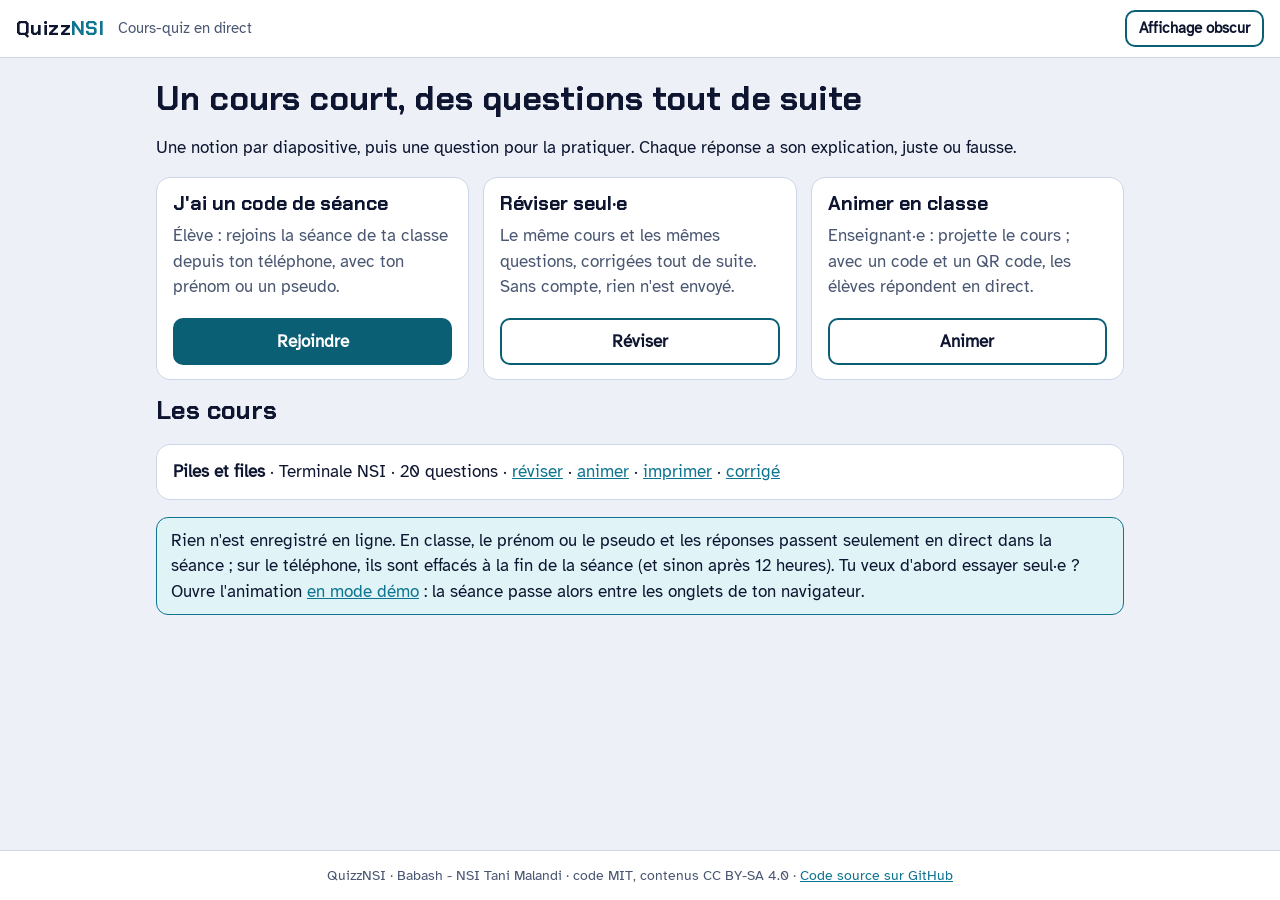
==== index.html @ 39266e16 "[T93d][atelier] Données : ce qui est dit correspond au code (réponses chiffrées pour la page projeté" ====
<!DOCTYPE html>
<html lang="fr">
<head>
<meta charset="utf-8">
<meta name="viewport" content="width=device-width, initial-scale=1">
<title>QuizzNSI · cours-quiz en direct</title>
<meta name="description" content="Des cours en diapositives avec des questions à choix, à suivre en classe, chacun·e depuis son téléphone, seul·e en révision, ou sur papier.">
<link rel="icon" href="favicon.svg" type="image/svg+xml">
<link rel="stylesheet" href="css/polices.css">
<link rel="stylesheet" href="css/quizz.css">
<script>try{var t=localStorage.getItem('quizz-nsi:theme');t=t&&JSON.parse(t);if(t==='light'||t==='dark')document.documentElement.dataset.theme=t}catch(e){}</script>
</head>
<body>
<a class="evitement" href="#contenu">Aller au contenu</a>
<header class="barre">
  <a class="marque" href="index.html">Quizz<b>NSI</b></a>
  <span class="titre-page">Cours-quiz en direct</span>
  <div class="actions"><button class="bouton petit" type="button" data-bascule-theme>Affichage obscur</button></div>
</header>
<main id="contenu" tabindex="-1" class="accueil">
  <h1>Un cours court, des questions tout de suite</h1>
  <p>Une notion par diapositive, puis une question pour la pratiquer. Chaque réponse a son explication, juste ou fausse.</p>
  <div class="chemins">
    <section class="cadre chemin">
      <h2>J'ai un code de séance</h2>
      <p>Élève : rejoins la séance de ta classe depuis ton téléphone, avec ton prénom ou un pseudo.</p>
      <a class="bouton fort" href="rejoindre.html">Rejoindre</a>
    </section>
    <section class="cadre chemin">
      <h2>Réviser seul·e</h2>
      <p>Le même cours et les mêmes questions, corrigées tout de suite. Sans compte, rien n'est envoyé.</p>
      <a class="bouton" href="revision.html?cours=piles-files">Réviser</a>
    </section>
    <section class="cadre chemin">
      <h2>Animer en classe</h2>
      <p>Enseignant·e : projette le cours ; avec un code et un QR code, les élèves répondent en direct.</p>
      <a class="bouton" href="animer.html?cours=piles-files">Animer</a>
    </section>
  </div>
  <h2>Les cours</h2>
  <ul class="cours-liste" id="cours"><li class="cadre"><strong>Piles et files</strong> · Terminale NSI · 20 questions ·
    <a href="revision.html?cours=piles-files">réviser</a> · <a href="animer.html?cours=piles-files">animer</a> · <a href="imprimer.html?cours=piles-files">imprimer</a> · <a href="imprimer.html?cours=piles-files&amp;corrige">corrigé</a></li></ul>
  <p class="info">Rien n'est enregistré en ligne. En classe, le prénom ou le pseudo et les réponses passent seulement en direct dans la séance ; sur le téléphone, ils sont effacés à la fin de la séance (et sinon après 12 heures). Tu veux d'abord essayer seul·e ? Ouvre l'animation <a href="animer.html?cours=piles-files&amp;demo">en mode démo</a> : la séance passe alors entre les onglets de ton navigateur.</p>
</main>
<footer class="pied">QuizzNSI · Babash - NSI Tani Malandi · code MIT, contenus CC BY-SA 4.0 · <a href="https://github.com/babash/QuizzNSI" rel="noopener">Code source sur GitHub</a></footer>
<script src="js/commun.js"></script>
<script>
(async function () {
  const Q = window.QuizzNSI; Q.theme();
  try {
    const r = await fetch('cours/catalogue.json', { cache: 'no-cache' }); if (!r.ok) return;
    const c = await r.json(); if (!c || !Array.isArray(c.cours) || !c.cours.length) return;
    document.getElementById('cours').innerHTML = c.cours.filter(x => /^[a-z0-9-]{1,60}$/.test(x.id)).map(x => {
      const id = encodeURIComponent(x.id);
      return '<li class="cadre"><strong>' + Q.echapper(x.titre) + '</strong> · ' + Q.echapper(x.niveau) + ' · ' + (x.questions | 0) + ' questions · '
        + '<a href="revision.html?cours=' + id + '">réviser</a> · <a href="animer.html?cours=' + id + '">animer</a> · <a href="imprimer.html?cours=' + id + '">imprimer</a> · <a href="imprimer.html?cours=' + id + '&amp;corrige">corrigé</a></li>';
    }).join('');
  } catch (e) { /* la liste écrite dans la page reste */ }
})();
</script>
</body>
</html>
---- css/polices.css ----
/* Polices intégrées (aucun appel à un autre site) : Chakra Petch (Cadson Demak), JetBrains Mono (JetBrains),
   Atkinson Hyperlegible (Braille Institute of America). Licence SIL Open Font License 1.1 : https://openfontlicense.org */
@font-face{font-family:'Chakra Petch';font-weight:700;font-display:swap;src:url([data-uri]) format('woff2')}@font-face{font-family:'JetBrains Mono';font-weight:400;font-display:swap;src:url([data-uri]) format('woff2')}@font-face{font-family:'JetBrains Mono';font-weight:700;font-display:swap;src:url([data-uri]) format('woff2')}@font-face{font-family:'Atkinson Hyperlegible';font-weight:400;font-display:swap;src:url([data-uri]) format('woff2')}
---- css/quizz.css ----
/* QuizzNSI : feuille de style (MIT, Babash - NSI Tani Malandi).
   Style du site Ressources NSI et SNT (« réseau la nuit »), clair ou obscur. Tout est local. */

:root {
  --bg: #EDF1F7; --panel: #FFFFFF; --panel-2: #F5F7FB; --ink: #0D1530; --ink-soft: #4A5772; --line: #CDD6E6;
  --accent: #0E7490; --accent-fond: #E0F4F8; --focus: #0A64E8; --bouton: #0B5F75; --bouton-ink: #FFFFFF;
  --ok: #166534; --ok-fond: #E8F6EC; --ko: #B91C1C; --ko-fond: #FDECEC; --neutre-fond: #EEF1F7;
  --f0: #DC2626; --f1: #2563EB; --f2: #B45309; --f3: #15803D;
  --code-bg: #F5F7FB; --c-mot: #6D28D9; --c-ch: #036148; --c-nb: #8A3B05; --c-com: #4B5563; --c-fn: #0B5A70; --c-nat: #86143F; --c-def: #1E40AF; --c-self: #7C2D12; --guide: #C5CEDD;
  --display: "Chakra Petch", "Bahnschrift", "Arial Narrow", system-ui, sans-serif;
  --text: "Atkinson Hyperlegible", system-ui, -apple-system, "Segoe UI", Roboto, sans-serif;
  --mono: "JetBrains Mono", ui-monospace, Menlo, Consolas, monospace;
  color-scheme: light;
}
@media (prefers-color-scheme: dark) {
  :root:not([data-theme="light"]) {
    --bg: #060A13; --panel: #0B1222; --panel-2: #0F182C; --ink: #E3EDFF; --ink-soft: #9DAAC6; --line: #22314F;
    --accent: #5EEAFF; --accent-fond: #0B2633; --focus: #5EEAFF; --bouton: #5EEAFF; --bouton-ink: #04121A;
    --ok: #4ADE80; --ok-fond: #0C2716; --ko: #FCA5A5; --ko-fond: #2A0F14; --neutre-fond: #141D33;
    --f0: #F87171; --f1: #60A5FA; --f2: #FBBF24; --f3: #4ADE80;
    --code-bg: #0F182C; --c-mot: #C4B5FD; --c-ch: #6EE7B7; --c-nb: #FCD34D; --c-com: #94A3B8; --c-fn: #67E8F9; --c-nat: #F9A8D4; --c-def: #93C5FD; --c-self: #FDBA74; --guide: #2A3A5C;
    color-scheme: dark;
  }
}
:root[data-theme="dark"] {
  --bg: #060A13; --panel: #0B1222; --panel-2: #0F182C; --ink: #E3EDFF; --ink-soft: #9DAAC6; --line: #22314F;
  --accent: #5EEAFF; --accent-fond: #0B2633; --focus: #5EEAFF; --bouton: #5EEAFF; --bouton-ink: #04121A;
  --ok: #4ADE80; --ok-fond: #0C2716; --ko: #FCA5A5; --ko-fond: #2A0F14; --neutre-fond: #141D33;
  --f0: #F87171; --f1: #60A5FA; --f2: #FBBF24; --f3: #4ADE80;
  --code-bg: #0F182C; --c-mot: #C4B5FD; --c-ch: #6EE7B7; --c-nb: #FCD34D; --c-com: #94A3B8; --c-fn: #67E8F9; --c-nat: #F9A8D4; --c-def: #93C5FD; --c-self: #FDBA74; --guide: #2A3A5C;
  color-scheme: dark;
}

*, *::before, *::after { box-sizing: border-box; }
html { -webkit-text-size-adjust: 100%; }
body { margin: 0; background: var(--bg); color: var(--ink); font-family: var(--text); font-size: 17px; line-height: 1.5; min-height: 100vh; display: flex; flex-direction: column; }
main { flex: 1; width: 100%; }
a { color: var(--accent); }
h1, h2, h3 { font-family: var(--display); line-height: 1.2; margin: 0 0 .5em; }
p { margin: 0 0 .6em; }
code, pre, kbd { font-variant-ligatures: none; font-feature-settings: "liga" 0, "calt" 0; }
code { font-family: var(--mono); font-size: .92em; background: var(--code-bg); border: 1px solid var(--line); border-radius: 5px; padding: 0 .25em; overflow-wrap: anywhere; }
:focus-visible { outline: 3px solid var(--focus); outline-offset: 2px; }
.visuel-cache { position: absolute !important; width: 1px; height: 1px; overflow: hidden; clip: rect(0 0 0 0); white-space: nowrap; }
[hidden] { display: none !important; }
.evitement { position: absolute; left: 8px; top: -60px; z-index: 50; background: var(--bouton); color: var(--bouton-ink); padding: 8px 14px; border-radius: 8px; font-weight: 700; }
.evitement:focus { top: 8px; }
main:focus { outline: none; }

/* ── Barre du haut et pied de page ─────────── */
.barre { display: flex; flex-wrap: wrap; align-items: center; gap: 8px 14px; padding: 10px 16px; background: var(--panel); border-bottom: 1px solid var(--line); }
.marque { font-family: var(--display); font-weight: 700; font-size: 20px; color: var(--ink); text-decoration: none; letter-spacing: .02em; }
.marque b { color: var(--accent); }
.barre .titre-page { color: var(--ink-soft); font-size: 15px; }
.barre .actions { margin-left: auto; display: flex; flex-wrap: wrap; gap: 8px; align-items: center; }
.pied { padding: 14px 16px; font-size: 14px; color: var(--ink-soft); text-align: center; border-top: 1px solid var(--line); background: var(--panel); }

/* ── Boutons ──────────────────────────────── */
.bouton { font: inherit; font-weight: 700; cursor: pointer; border: 2px solid var(--bouton); background: var(--panel); color: var(--ink); border-radius: 10px; padding: 9px 16px; min-height: 44px; text-decoration: none; display: inline-flex; align-items: center; justify-content: center; gap: 6px; }
.bouton.fort { background: var(--bouton); color: var(--bouton-ink); }
.bouton.petit { padding: 5px 12px; min-height: 36px; font-size: 15px; }
.bouton:disabled { color: var(--ink-soft); border-color: var(--line); background: var(--panel-2); cursor: not-allowed; }
.bouton:hover:not(:disabled) { filter: brightness(1.08); }

/* ── Cadres, alertes ──────────────────────── */
.cadre { background: var(--panel); border: 1px solid var(--line); border-radius: 14px; padding: 14px 16px; }
.alerte { background: var(--ko-fond); border: 2px solid var(--ko); border-radius: 12px; padding: 12px 16px; }
.info { background: var(--accent-fond); border: 1px solid var(--accent); border-radius: 12px; padding: 10px 14px; }

/* ── Code ─────────────────────────────────── */
pre.code { font-family: var(--mono); font-size: .88em; line-height: 1.55; background: var(--code-bg); border: 1px solid var(--line); border-radius: 10px; padding: 10px 12px; margin: .4em 0 .8em; overflow-x: auto; tab-size: 4; }
pre.code code { background: none; border: 0; padding: 0; font-size: 1em; overflow-wrap: normal; }
pre.code .ligne { display: block; white-space: pre; }
pre.code .num { display: inline-block; width: 2ch; margin-right: 1.2ch; color: var(--c-com); text-align: right; user-select: none; }
pre.code .guide { border-left: 1px solid var(--guide); }
.c-mot { color: var(--c-mot); font-weight: 700; } .c-ch { color: var(--c-ch); } .c-nb { color: var(--c-nb); } .c-com { color: var(--c-com); font-style: italic; }
.c-fn { color: var(--c-fn); } .c-nat { color: var(--c-nat); } .c-def { color: var(--c-def); font-weight: 700; } .c-self { color: var(--c-self); }

/* ── Formes des options (A ▲, B ◆, C ●, D ■) ── */
.forme { width: 1.15em; height: 1.15em; flex: none; }
.forme.f0 { fill: var(--f0); } .forme.f1 { fill: var(--f1); } .forme.f2 { fill: var(--f2); } .forme.f3 { fill: var(--f3); }
.pastille { display: inline-flex; align-items: center; gap: .3em; flex: none; font-family: var(--display); font-size: 1.15em; }
.pastille b { min-width: 1ch; }

/* ── Schémas ──────────────────────────────── */
.schema { margin: .2em 0 .8em; text-align: center; }
.schema figcaption { font-size: .9em; color: var(--ink-soft); margin-top: .3em; }
.schema-svg { max-width: 100%; height: auto; max-height: 15em; }
.schema-svg .case { fill: var(--panel); stroke: var(--ink-soft); stroke-width: 1.5; }
.schema-svg .case.sommet { fill: var(--accent-fond); stroke: var(--accent); stroke-width: 2.5; }
.schema-svg .case.barre { fill: var(--ko-fond); stroke: var(--ko); stroke-dasharray: 5 3; }
.schema-svg .bac { fill: none; stroke: var(--ink-soft); stroke-width: 3; stroke-linecap: round; stroke-linejoin: round; }
.schema-svg .trait { stroke: var(--ink-soft); stroke-width: 2; }
.schema-svg .pointe { fill: var(--ink-soft); }
.schema-svg text { fill: var(--ink); font-family: var(--text); font-size: 16px; }
.schema-svg text.val { font-family: var(--mono); font-size: 15px; }
.schema-svg text.etiq { font-weight: 700; fill: var(--accent); }
.schema-svg text.muet { fill: var(--ink-soft); }
.schema-svg text.petit { font-size: 13px; }
.schema-svg text.grand { font-size: 21px; }
.etapes { display: flex; flex-wrap: wrap; justify-content: center; gap: 10px 16px; list-style: none; padding: 0; margin: 0; counter-reset: etape; }
.etapes li { display: flex; flex-direction: column; align-items: center; gap: 4px; max-width: 46%; }
.etapes li > div { display: flex; align-items: flex-end; min-height: 4em; }
.etapes .schema-svg { max-height: 9em; }
.schema-etapes .schema-file .schema-svg, .etapes li .schema-svg[aria-label^="File"] { max-height: 4.2em; }
.etapes code { font-size: .78em; }
.deux-piles { display: flex; align-items: flex-end; justify-content: center; gap: 8px; flex-wrap: wrap; }
.deux-piles figure { margin: 0; display: flex; flex-direction: column; align-items: center; }
.deux-piles .entre { display: flex; flex-direction: column; align-items: center; font-size: .85em; color: var(--ink-soft); max-width: 9em; padding-bottom: 3em; }
.deux-piles .entre svg { width: 60px; height: 20px; }
.deux-piles .entre .trait { stroke: var(--ink-soft); stroke-width: 2; } .deux-piles .entre .pointe { fill: var(--ink-soft); }

/* ── Diapositives ─────────────────────────── */
.diapo { max-width: 1200px; margin: 0 auto; padding: 18px 16px 24px; }
.surtitre { font-family: var(--display); text-transform: uppercase; letter-spacing: .12em; font-size: .8em; color: var(--accent); margin: 0 0 .3em; }
.d-titre h1 { font-size: 2.4em; margin-bottom: .2em; }
.d-titre .sous-titre { font-size: 1.15em; color: var(--ink-soft); }
.d-titre .intro { font-size: 1.1em; }
.colonnes { display: grid; grid-template-columns: repeat(auto-fit, minmax(260px, 1fr)); gap: 14px; margin-top: 14px; }
.colonnes ul { margin: 0; padding-left: 1.2em; } .colonnes li { margin-bottom: .35em; }
.colonnes h2 { font-size: 1.1em; }
.d-titre-notion { font-size: 1.7em; }
.n-corps { display: grid; grid-template-columns: minmax(0, 1.25fr) minmax(0, 1fr); gap: 18px; align-items: start; }
.n-corps > .n-texte:only-child { grid-column: 1 / -1; }
.puces { padding-left: 1.2em; margin: 0 0 .6em; } .puces li { margin-bottom: .5em; font-size: 1.08em; }
.vocab { color: var(--ink-soft); font-size: .92em; } .vocab span, .objectif span, .explication span { font-family: var(--display); font-weight: 700; text-transform: uppercase; letter-spacing: .06em; font-size: .8em; margin-right: .4em; }
.vocab span { color: var(--ink-soft); }
.tableau { overflow-x: auto; }
.tableau table, .trace table { border-collapse: collapse; width: 100%; background: var(--panel); }
.tableau th, .tableau td, .trace th, .trace td { border: 1px solid var(--line); padding: 6px 10px; text-align: left; vertical-align: top; }
.tableau thead th, .trace thead th { background: var(--panel-2); font-family: var(--display); }
.ticket { margin-top: 14px; } .ticket h3 { font-size: 1.05em; }

/* ── Questions ────────────────────────────── */
.q-tete { margin-bottom: .6em; }
.q-num { font-family: var(--display); color: var(--accent); font-weight: 700; margin: 0; }
.q-nom { font-size: 1.35em; margin: .1em 0 .3em; }
.objectif { background: var(--accent-fond); border-left: 5px solid var(--accent); border-radius: 6px; padding: 6px 10px; margin: 0; }
.objectif span { color: var(--accent); }
.q-corps { display: grid; grid-template-columns: minmax(0, 1.5fr) minmax(0, 1fr); gap: 16px; align-items: start; margin: .6em 0; }
.q-corps > .q-texte:only-child { grid-column: 1 / -1; }
.q-texte p { font-size: 1.08em; }
.options { display: grid; grid-template-columns: repeat(2, minmax(0, 1fr)); gap: 10px; margin: .4em 0; }
.option { font: inherit; color: var(--ink); text-align: left; display: flex; align-items: flex-start; gap: .7em; background: var(--panel); border: 2px solid var(--line); border-radius: 12px; padding: 12px 14px; min-height: 58px; position: relative; }
.option.o0 { border-left: 10px solid var(--f0); } .option.o1 { border-left: 10px solid var(--f1); } .option.o2 { border-left: 10px solid var(--f2); } .option.o3 { border-left: 10px solid var(--f3); }
button.option { cursor: pointer; width: 100%; }
button.option:hover:not(:disabled) { background: var(--panel-2); }
button.option:disabled { cursor: default; }
.opt-texte { flex: 1; min-width: 0; padding-top: .05em; }
.opt-texte pre.code { margin: 0; font-size: .82em; }
.option .etiquette { position: absolute; top: -11px; right: 10px; font-size: 13px; font-weight: 700; padding: 0 8px; border-radius: 99px; background: var(--panel); border: 2px solid currentColor; }
.option.choisie { outline: 3px solid var(--ink); outline-offset: 1px; }
.option.bonne-rep { border-color: var(--ok); background: var(--ok-fond); }
.option.bonne-rep .etiquette { color: var(--ok); }
.option.choisie:not(.bonne-rep) .etiquette { color: var(--ko); }

.verdict { display: flex; gap: 12px; align-items: flex-start; border-radius: 12px; padding: 10px 14px; margin: .6em 0; border: 2px solid; }
.verdict.ok { background: var(--ok-fond); border-color: var(--ok); } .verdict.ko { background: var(--ko-fond); border-color: var(--ko); } .verdict.neutre { background: var(--neutre-fond); border-color: var(--line); }
.verdict .symbole { font-size: 1.8em; line-height: 1; font-weight: 700; }
.verdict.ok .symbole, .verdict.ok .v-titre { color: var(--ok); } .verdict.ko .symbole, .verdict.ko .v-titre { color: var(--ko); }
.v-titre { font-weight: 700; margin-bottom: .2em; }
.explication { border-left: 5px solid var(--ok); background: var(--panel); padding: 6px 10px; border-radius: 6px; }
.explication span { color: var(--ok); }
.autres { margin: .6em 0; } .autres summary { cursor: pointer; font-weight: 700; color: var(--accent); padding: 6px 0; min-height: 44px; display: flex; align-items: center; }
.feedbacks { list-style: none; padding: 0; margin: .4em 0; display: grid; gap: 8px; }
.feedbacks li { display: flex; gap: .7em; align-items: flex-start; background: var(--panel); border: 1px solid var(--line); border-radius: 10px; padding: 8px 12px; }
.feedbacks li.bonne { border: 2px solid var(--ok); }
.feedbacks .fb-titre { font-weight: 700; margin: 0; font-size: .9em; color: var(--ink-soft); }
.feedbacks li.bonne .fb-titre { color: var(--ok); }
.feedbacks p { margin: 0; }
.trace { margin: .6em 0; overflow-x: auto; } .trace caption { text-align: left; font-weight: 700; padding: 4px 0; }

/* ── Navigation des diapositives ──────────── */
.nav-diapos { display: flex; align-items: center; justify-content: space-between; gap: 10px; padding: 10px 16px; max-width: 1200px; margin: 0 auto; width: 100%; flex-wrap: wrap; }
.progression { flex: 1; min-width: 120px; height: 10px; background: var(--panel-2); border: 1px solid var(--line); border-radius: 99px; overflow: hidden; }
.progression span { display: block; height: 100%; background: var(--accent); width: 0; }
.compteur { font-family: var(--display); color: var(--ink-soft); font-size: 15px; }

/* ── Accueil ──────────────────────────────── */
.accueil { max-width: 1000px; margin: 0 auto; padding: 20px 16px; }
.accueil h1 { font-size: 2em; }
.chemins { display: grid; grid-template-columns: repeat(auto-fit, minmax(230px, 1fr)); gap: 14px; margin: 16px 0; }
.chemin { display: flex; flex-direction: column; gap: 8px; }
.chemin h2 { font-size: 1.15em; margin: 0; }
.chemin p { color: var(--ink-soft); flex: 1; }
.cours-liste { display: grid; gap: 10px; padding: 0; list-style: none; }

/* ── Le style « pourquoi fait-on cela » : parties, questions à la classe, humour, apparitions ── */
.cle { color: var(--accent); font-weight: 700; text-decoration: underline; text-decoration-thickness: 2px; text-underline-offset: 3px; }
.frag:not(.vu) { visibility: hidden; }
.d-partie { min-height: 55vh; display: flex; flex-direction: column; justify-content: center; align-items: flex-start; }
.d-partie h2 { font-size: 2.8em; margin: 0; }
.d-partie .p-num { font-family: var(--display); color: var(--accent); font-size: 1.4em; font-weight: 700; margin: 0; }
.d-partie .sous-titre, .d-titre .sous-titre { font-size: 1.2em; color: var(--ink-soft); }
.grande-question { font-size: 2em; margin: .2em 0 .5em; }
.d-classe .surtitre::before { content: "? "; }
.pistes, .escalade { list-style: none; padding: 0; margin: .4em 0; display: grid; gap: .45em; }
.pistes li { font-size: 1.15em; padding-left: 1.6em; position: relative; }
.pistes li::before { content: "→"; position: absolute; left: 0; color: var(--accent); font-weight: 700; }
.escalade li { font-size: 1.15em; }
.escalade li::before { content: "… "; color: var(--ink-soft); }
.chute { font-family: var(--display); font-size: 1.8em; font-weight: 700; color: var(--accent); margin: .6em 0 0; }
.chute::before { content: "» "; }
.consigne { border: 2px dashed var(--accent); border-radius: 12px; padding: 8px 14px; margin: .6em 0; }
.consigne .c-titre { font-family: var(--display); font-weight: 700; color: var(--accent); margin: 0 0 .2em; text-transform: uppercase; letter-spacing: .06em; font-size: .85em; }
.code-cache pre.code { margin-top: .2em; }
.nav-diapos .reste { font-size: 14px; color: var(--ink-soft); }

@media (max-width: 760px) {
  .n-corps, .q-corps { grid-template-columns: minmax(0, 1fr); }
  .options { grid-template-columns: minmax(0, 1fr); }
  .d-titre h1 { font-size: 1.9em; }
  .d-titre-notion { font-size: 1.4em; }
  .grande-question { font-size: 1.5em; }
  .d-partie h2 { font-size: 2em; }
  .d-partie { min-height: 40vh; }
}
@media (prefers-reduced-motion: no-preference) { .progression span { transition: width .3s; } }
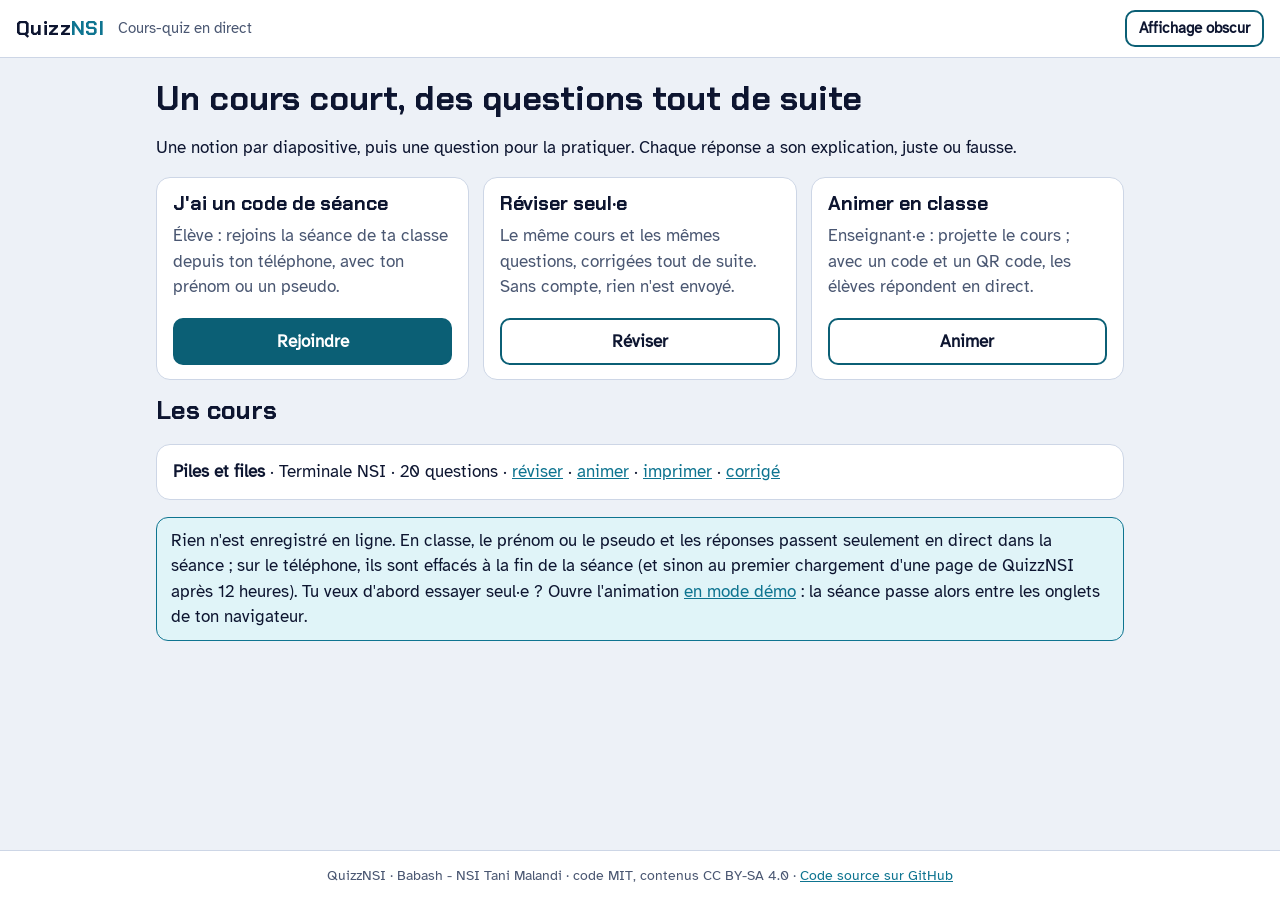
==== commit b7851060: "[T93d][atelier] Données : la même formulation exacte de l'effacement sur les pages et dans les comme" ====
--- a/index.html
+++ b/index.html
@@ -40,7 +40,7 @@
   <h2>Les cours</h2>
   <ul class="cours-liste" id="cours"><li class="cadre"><strong>Piles et files</strong> · Terminale NSI · 20 questions ·
     <a href="revision.html?cours=piles-files">réviser</a> · <a href="animer.html?cours=piles-files">animer</a> · <a href="imprimer.html?cours=piles-files">imprimer</a> · <a href="imprimer.html?cours=piles-files&amp;corrige">corrigé</a></li></ul>
-  <p class="info">Rien n'est enregistré en ligne. En classe, le prénom ou le pseudo et les réponses passent seulement en direct dans la séance ; sur le téléphone, ils sont effacés à la fin de la séance (et sinon après 12 heures). Tu veux d'abord essayer seul·e ? Ouvre l'animation <a href="animer.html?cours=piles-files&amp;demo">en mode démo</a> : la séance passe alors entre les onglets de ton navigateur.</p>
+  <p class="info">Rien n'est enregistré en ligne. En classe, le prénom ou le pseudo et les réponses passent seulement en direct dans la séance ; sur le téléphone, ils sont effacés à la fin de la séance (et sinon au premier chargement d'une page de QuizzNSI après 12 heures). Tu veux d'abord essayer seul·e ? Ouvre l'animation <a href="animer.html?cours=piles-files&amp;demo">en mode démo</a> : la séance passe alors entre les onglets de ton navigateur.</p>
 </main>
 <footer class="pied">QuizzNSI · Babash - NSI Tani Malandi · code MIT, contenus CC BY-SA 4.0 · <a href="https://github.com/babash/QuizzNSI" rel="noopener">Code source sur GitHub</a></footer>
 <script src="js/commun.js"></script>
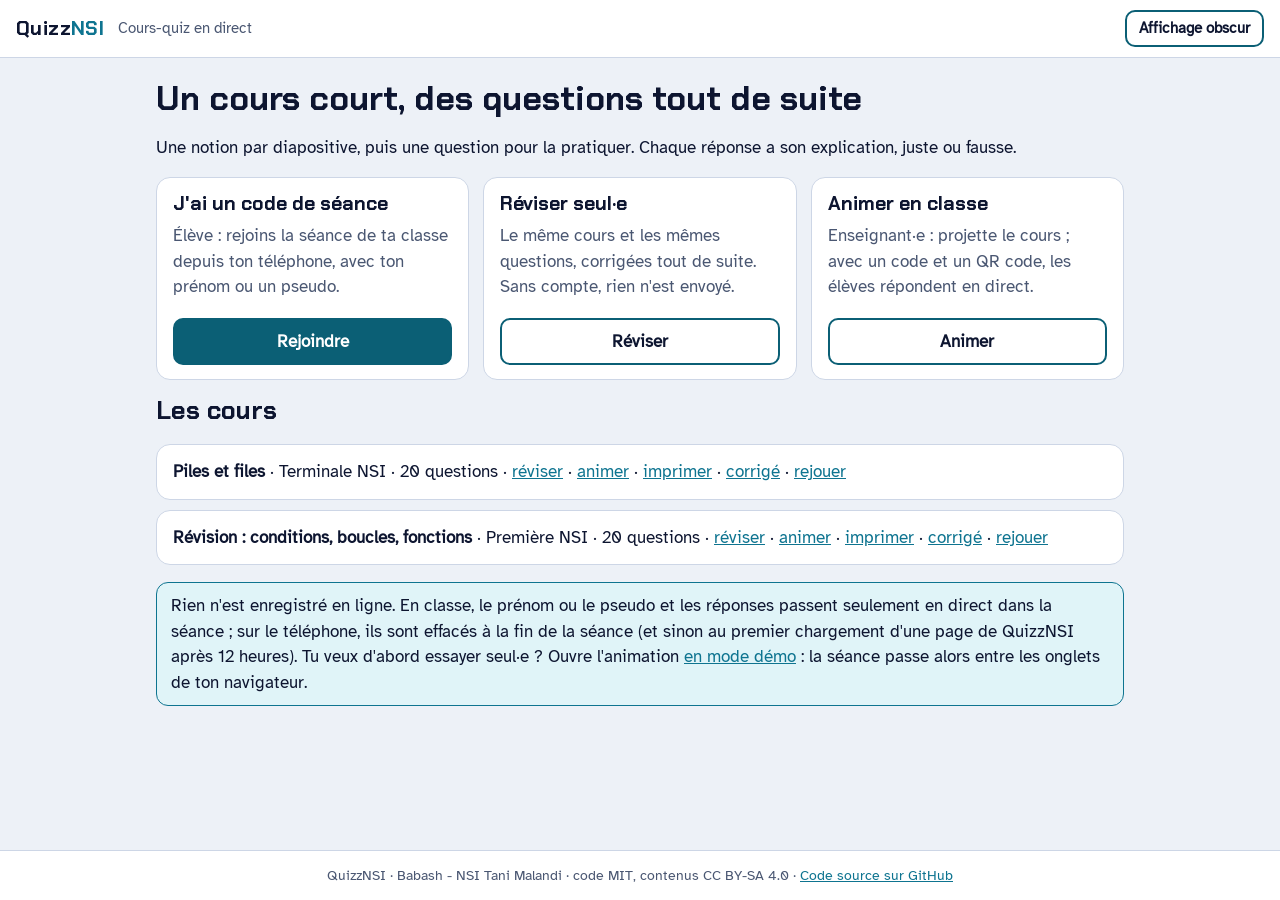
==== commit a6882306: "[T103b][atelier] Rejouer le quiz seul·e à la fin de la séance : questions et réponses mélangées - re" ====
--- a/index.html
+++ b/index.html
@@ -39,7 +39,7 @@
   </div>
   <h2>Les cours</h2>
   <ul class="cours-liste" id="cours"><li class="cadre"><strong>Piles et files</strong> · Terminale NSI · 20 questions ·
-    <a href="revision.html?cours=piles-files">réviser</a> · <a href="animer.html?cours=piles-files">animer</a> · <a href="imprimer.html?cours=piles-files">imprimer</a> · <a href="imprimer.html?cours=piles-files&amp;corrige">corrigé</a></li></ul>
+    <a href="revision.html?cours=piles-files">réviser</a> · <a href="animer.html?cours=piles-files">animer</a> · <a href="imprimer.html?cours=piles-files">imprimer</a> · <a href="imprimer.html?cours=piles-files&amp;corrige">corrigé</a> · <a href="revision.html?cours=piles-files&amp;rejouer">rejouer</a></li></ul>
   <p class="info">Rien n'est enregistré en ligne. En classe, le prénom ou le pseudo et les réponses passent seulement en direct dans la séance ; sur le téléphone, ils sont effacés à la fin de la séance (et sinon au premier chargement d'une page de QuizzNSI après 12 heures). Tu veux d'abord essayer seul·e ? Ouvre l'animation <a href="animer.html?cours=piles-files&amp;demo">en mode démo</a> : la séance passe alors entre les onglets de ton navigateur.</p>
 </main>
 <footer class="pied">QuizzNSI · Babash - NSI Tani Malandi · code MIT, contenus CC BY-SA 4.0 · <a href="https://github.com/babash/QuizzNSI" rel="noopener">Code source sur GitHub</a></footer>
@@ -53,7 +53,7 @@
     document.getElementById('cours').innerHTML = c.cours.filter(x => /^[a-z0-9-]{1,60}$/.test(x.id)).map(x => {
       const id = encodeURIComponent(x.id);
       return '<li class="cadre"><strong>' + Q.echapper(x.titre) + '</strong> · ' + Q.echapper(x.niveau) + ' · ' + (x.questions | 0) + ' questions · '
-        + '<a href="revision.html?cours=' + id + '">réviser</a> · <a href="animer.html?cours=' + id + '">animer</a> · <a href="imprimer.html?cours=' + id + '">imprimer</a> · <a href="imprimer.html?cours=' + id + '&amp;corrige">corrigé</a></li>';
+        + '<a href="revision.html?cours=' + id + '">réviser</a> · <a href="animer.html?cours=' + id + '">animer</a> · <a href="imprimer.html?cours=' + id + '">imprimer</a> · <a href="imprimer.html?cours=' + id + '&amp;corrige">corrigé</a> · <a href="revision.html?cours=' + id + '&amp;rejouer">rejouer</a></li>';
     }).join('');
   } catch (e) { /* la liste écrite dans la page reste */ }
 })();
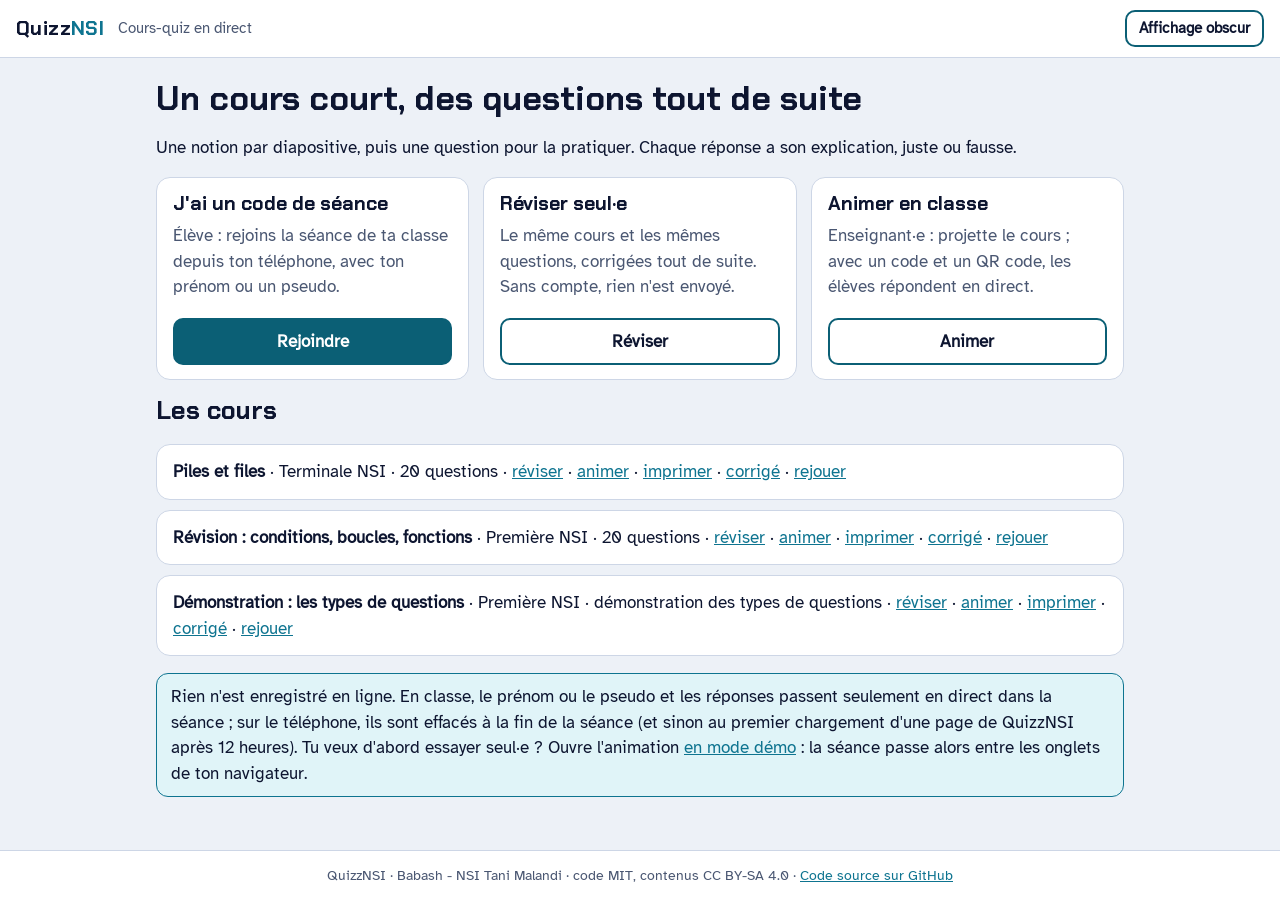
==== commit 80ce8ef1: "[T103c][atelier] Nuage de mots : propositions sans limite, voix, suppression ; cours de démonstratio" ====
--- a/index.html
+++ b/index.html
@@ -52,7 +52,9 @@
     const c = await r.json(); if (!c || !Array.isArray(c.cours) || !c.cours.length) return;
     document.getElementById('cours').innerHTML = c.cours.filter(x => /^[a-z0-9-]{1,60}$/.test(x.id)).map(x => {
       const id = encodeURIComponent(x.id);
-      return '<li class="cadre"><strong>' + Q.echapper(x.titre) + '</strong> · ' + Q.echapper(x.niveau) + ' · ' + (x.questions | 0) + ' questions · '
+      // un cours de démonstration (les types de questions) : marqué comme tel, ce n'est pas un cours de classe
+      const quoi = x.demonstration === true ? 'démonstration des types de questions' : (x.questions | 0) + ' questions';
+      return '<li class="cadre"><strong>' + Q.echapper(x.titre) + '</strong> · ' + Q.echapper(x.niveau) + ' · ' + quoi + ' · '
         + '<a href="revision.html?cours=' + id + '">réviser</a> · <a href="animer.html?cours=' + id + '">animer</a> · <a href="imprimer.html?cours=' + id + '">imprimer</a> · <a href="imprimer.html?cours=' + id + '&amp;corrige">corrigé</a> · <a href="revision.html?cours=' + id + '&amp;rejouer">rejouer</a></li>';
     }).join('');
   } catch (e) { /* la liste écrite dans la page reste */ }
--- a/css/quizz.css
+++ b/css/quizz.css
@@ -123,8 +123,8 @@
 .n-corps { display: grid; grid-template-columns: minmax(0, 1.25fr) minmax(0, 1fr); gap: 18px; align-items: start; }
 .n-corps > .n-texte:only-child { grid-column: 1 / -1; }
 .puces { padding-left: 1.2em; margin: 0 0 .6em; } .puces li { margin-bottom: .5em; font-size: 1.08em; }
-.vocab { color: var(--ink-soft); font-size: .92em; } .vocab span, .objectif span, .explication span { font-family: var(--display); font-weight: 700; text-transform: uppercase; letter-spacing: .06em; font-size: .8em; margin-right: .4em; }
-.vocab span { color: var(--ink-soft); }
+.vocab { color: var(--ink-soft); font-size: .92em; } .vocab > span, .objectif > span, .explication > span, .correction-ligne > span { font-family: var(--display); font-weight: 700; text-transform: uppercase; letter-spacing: .06em; font-size: .8em; margin-right: .4em; }
+.vocab > span { color: var(--ink-soft); }
 .tableau { overflow-x: auto; }
 .tableau table, .trace table { border-collapse: collapse; width: 100%; background: var(--panel); }
 .tableau th, .tableau td, .trace th, .trace td { border: 1px solid var(--line); padding: 6px 10px; text-align: left; vertical-align: top; }
@@ -136,7 +136,7 @@
 .q-num { font-family: var(--display); color: var(--accent); font-weight: 700; margin: 0; }
 .q-nom { font-size: 1.35em; margin: .1em 0 .3em; }
 .objectif { background: var(--accent-fond); border-left: 5px solid var(--accent); border-radius: 6px; padding: 6px 10px; margin: 0; }
-.objectif span { color: var(--accent); }
+.objectif > span { color: var(--accent); }
 .q-corps { display: grid; grid-template-columns: minmax(0, 1.5fr) minmax(0, 1fr); gap: 16px; align-items: start; margin: .6em 0; }
 .q-corps > .q-texte:only-child { grid-column: 1 / -1; }
 .q-texte p { font-size: 1.08em; }
@@ -160,7 +160,7 @@
 .verdict.ok .symbole, .verdict.ok .v-titre { color: var(--ok); } .verdict.ko .symbole, .verdict.ko .v-titre { color: var(--ko); }
 .v-titre { font-weight: 700; margin-bottom: .2em; }
 .explication { border-left: 5px solid var(--ok); background: var(--panel); padding: 6px 10px; border-radius: 6px; }
-.explication span { color: var(--ok); }
+.explication > span { color: var(--ok); }
 .autres { margin: .6em 0; } .autres summary { cursor: pointer; font-weight: 700; color: var(--accent); padding: 6px 0; min-height: 44px; display: flex; align-items: center; }
 .feedbacks { list-style: none; padding: 0; margin: .4em 0; display: grid; gap: 8px; }
 .feedbacks li { display: flex; gap: .7em; align-items: flex-start; background: var(--panel); border: 1px solid var(--line); border-radius: 10px; padding: 8px 12px; }
@@ -216,3 +216,69 @@
   .d-partie { min-height: 40vh; }
 }
 @media (prefers-reduced-motion: no-preference) { .progression span { transition: width .3s; } }
+
+/* ── Les autres types de questions : nuage de mots, relier, puzzle de code, ligne fautive ── */
+.r-num { display: inline-flex; align-items: center; justify-content: center; min-width: 1.7em; height: 1.7em; padding: 0 .3em; border-radius: 6px; border: 2px solid var(--accent); color: var(--accent); font-family: var(--display); font-weight: 700; flex: none; }
+.relier > .fb-titre { margin-top: .8em; font-weight: 700; }
+.relier-fixe { display: grid; grid-template-columns: minmax(0, 1fr) minmax(0, 1fr); gap: 12px 24px; }
+.relier-fixe ol, .relier ol, .puzzle-fixe, .relier-corr { list-style: none; padding: 0; margin: 0; display: grid; gap: 8px; }
+.relier-fixe li, .relier .r-droite li, .puzzle-fixe li { display: flex; gap: .6em; align-items: flex-start; background: var(--panel); border: 1px solid var(--line); border-radius: 10px; padding: 8px 12px; min-width: 0; overflow-wrap: anywhere; }
+.r-blanc { margin-left: auto; white-space: nowrap; }
+.relier .r-ligne { display: grid; grid-template-columns: minmax(0, 1fr) auto; gap: 6px 8px; align-items: center; background: var(--panel); border: 2px solid var(--line); border-radius: 10px; padding: 8px 10px; }
+.relier .r-ligne label { display: flex; gap: .6em; align-items: flex-start; font-weight: 700; min-width: 0; overflow-wrap: anywhere; grid-column: 1 / -1; }
+.relier .r-ligne select { width: 100%; min-width: 0; }
+.relier .r-ligne .r-marque { font-weight: 700; font-size: 1.2em; }
+.relier .r-ligne.ok, .puzzle li.ok .p-ligne { border-color: var(--ok); background: var(--ok-fond); }
+.relier .r-ligne.ko, .puzzle li.ko .p-ligne { border-color: var(--ko); }
+.relier .r-ligne.ok .r-marque { color: var(--ok); } .relier .r-ligne.ko .r-marque { color: var(--ko); }
+.relier-corr li { background: var(--panel); border: 1px solid var(--line); border-radius: 10px; padding: 8px 12px; overflow-wrap: anywhere; }
+.relier-corr li.ok { border: 2px solid var(--ok); } .relier-corr li.ko { border: 2px solid var(--ko); }
+.relier-corr p { margin: 0; } .relier-corr .r-fb { color: var(--ink-soft); margin-top: .3em; } .relier-corr .r-ta { color: var(--ink-soft); font-weight: 700; }
+.puzzle-fixe code, .p-ligne code, .c-ligne code { background: none; border: 0; padding: 0; white-space: pre; overflow-wrap: normal; }
+.puzzle-fixe li { overflow-x: auto; }
+.puzzle { list-style: none; padding: 0; margin: .4em 0; display: grid; gap: 6px; }
+.p-ligne, .c-ligne { font: inherit; font-family: var(--mono); font-size: .92em; color: var(--ink); text-align: left; display: flex; align-items: center; width: 100%; min-height: 44px; padding: 6px 10px; background: var(--code-bg); border: 2px solid var(--line); border-radius: 8px; cursor: pointer; overflow-x: auto; }
+.p-ligne .num, .c-ligne .num { display: inline-block; min-width: 2ch; margin-right: 1ch; color: var(--c-com); text-align: right; flex: none; }
+.p-guides { display: inline-flex; flex: none; white-space: pre; }
+.p-guides .guide { border-left: 2px solid var(--guide); white-space: pre; }
+.p-ligne[aria-pressed="true"], .c-ligne[aria-pressed="true"] { border-color: var(--focus); outline: 3px solid var(--focus); outline-offset: 1px; background: var(--accent-fond); }
+.c-ligne.ko { border-color: var(--ko); background: var(--ko-fond); }
+.p-ligne:disabled, .c-ligne:disabled { cursor: default; }
+.p-outils { display: flex; flex-wrap: wrap; gap: 6px; margin: 8px 0; }
+.p-outils .bouton { flex: 1 1 calc(50% - 6px); min-height: 44px; }
+.c-lignes { display: grid; gap: 4px; margin: .4em 0; }
+.aide-act { color: var(--ink-soft); font-size: .9em; }
+pre.code .ligne.fautive { background: var(--ko-fond); outline: 2px solid var(--ko); text-decoration: line-through; text-decoration-color: var(--ko); }
+pre.code .ligne.choisie { outline: 2px dashed var(--ink-soft); }
+pre.code .ligne.corrigee { background: var(--ok-fond); }
+.correction-ligne { background: var(--ok-fond); border: 2px solid var(--ok); border-radius: 8px; padding: 6px 10px; overflow-x: auto; }
+.correction-ligne > span { color: var(--ok); }
+.correction-ligne code { white-space: pre; }
+.relier select, .nuage-form input { font: inherit; color: var(--ink); background: var(--panel); border: 2px solid var(--line); border-radius: 10px; padding: 8px 10px; min-height: 44px; }
+.nuage-form label { display: block; font-weight: 700; margin: 6px 0 4px; }
+.nuage-form input { width: 100%; font-size: 20px; }
+.nuage-form .bouton { margin-top: 8px; }
+.nuage-ton { font-size: 1.15em; margin-top: 10px; overflow-wrap: anywhere; }
+.zone-nuage { margin: .6em 0; }
+.nuage { list-style: none; padding: 16px; margin: 0; display: flex; flex-wrap: wrap; justify-content: center; align-items: center; gap: .3em .9em; background: var(--panel); border: 1px solid var(--line); border-radius: 14px; min-height: 30vh; }
+.nuage .mot { font: inherit; font-family: var(--display); font-weight: 700; background: none; border: 0; cursor: pointer; line-height: 1.1; padding: .1em .2em; border-radius: 6px; overflow-wrap: anywhere; color: var(--ink); }
+.nuage .mot:hover { text-decoration: line-through; }
+.nuage .t1 { font-size: 1.1em; } .nuage .t2 { font-size: 1.6em; } .nuage .t3 { font-size: 2.2em; } .nuage .t4 { font-size: 2.9em; } .nuage .t5 { font-size: 3.6em; }
+.nuage .c0 { color: var(--accent); } .nuage .c1 { color: var(--ink); } .nuage .c2 { color: var(--c-def); } .nuage .c3 { color: var(--c-mot); }
+.nuage-compte { font-size: 1.3em; text-align: center; padding: 1em 0; }
+.nuage-reglages { display: flex; flex-wrap: wrap; gap: 8px 12px; align-items: center; justify-content: center; margin-top: 8px; font-size: 15px; }
+.nuage-exemples { display: flex; flex-wrap: wrap; gap: 6px; list-style: none; padding: 0; }
+.nuage-exemples li { border: 1px solid var(--line); border-radius: 99px; padding: 2px 10px; }
+.mots-liste { list-style: none; padding: 0; display: grid; gap: 6px; }
+.mots-liste li { display: flex; gap: 10px; align-items: center; justify-content: space-between; border: 1px solid var(--line); border-radius: 10px; padding: 4px 4px 4px 12px; overflow-wrap: anywhere; }
+.mots-liste li.masque span { text-decoration: line-through; color: var(--ink-soft); }
+.reussite li.bonne .rep-barre > span { background: var(--ok); }
+@media (max-width: 760px) { .relier-fixe { grid-template-columns: minmax(0, 1fr); } }
+.nuage .voix { font-family: var(--text); font-size: .4em; font-weight: 400; color: var(--ink-soft); margin-left: .15em; vertical-align: super; }
+.nuage-tel { min-height: 0; padding: 10px; justify-content: flex-start; gap: 8px; }
+.nuage-tel li { display: flex; align-items: center; gap: 6px; border: 1px solid var(--line); border-radius: 99px; padding: 2px 4px 2px 12px; max-width: 100%; }
+.nuage-tel .mot { font-family: var(--display); font-weight: 700; overflow-wrap: anywhere; min-width: 0; }
+.nuage-tel .t1 { font-size: 1em; } .nuage-tel .t2 { font-size: 1.15em; } .nuage-tel .t3 { font-size: 1.3em; } .nuage-tel .t4 { font-size: 1.45em; } .nuage-tel .t5 { font-size: 1.6em; }
+.nuage-tel .voix { font-size: .85em; color: var(--ink-soft); }
+.nuage-tel .bouton { min-height: 36px; flex: none; }
+.nuage-miens { overflow-wrap: anywhere; }
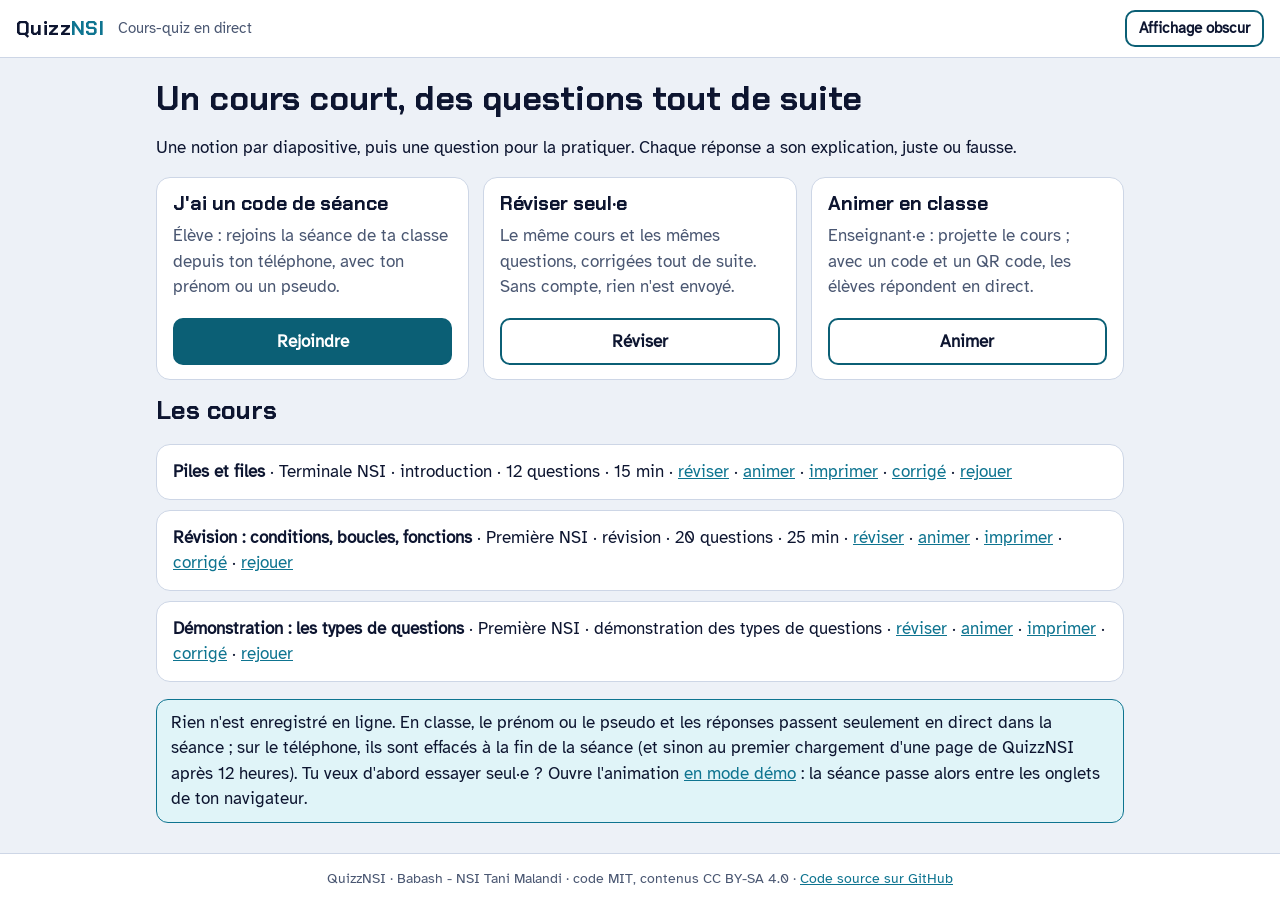
==== commit d827f4c9: "[T113][atelier] Cours-quiz : deux gabarits (introduction, révision) ; piles et files refait en intro" ====
--- a/index.html
+++ b/index.html
@@ -38,7 +38,7 @@
     </section>
   </div>
   <h2>Les cours</h2>
-  <ul class="cours-liste" id="cours"><li class="cadre"><strong>Piles et files</strong> · Terminale NSI · 20 questions ·
+  <ul class="cours-liste" id="cours"><li class="cadre"><strong>Piles et files</strong> · Terminale NSI · introduction · 12 questions · 15 min ·
     <a href="revision.html?cours=piles-files">réviser</a> · <a href="animer.html?cours=piles-files">animer</a> · <a href="imprimer.html?cours=piles-files">imprimer</a> · <a href="imprimer.html?cours=piles-files&amp;corrige">corrigé</a> · <a href="revision.html?cours=piles-files&amp;rejouer">rejouer</a></li></ul>
   <p class="info">Rien n'est enregistré en ligne. En classe, le prénom ou le pseudo et les réponses passent seulement en direct dans la séance ; sur le téléphone, ils sont effacés à la fin de la séance (et sinon au premier chargement d'une page de QuizzNSI après 12 heures). Tu veux d'abord essayer seul·e ? Ouvre l'animation <a href="animer.html?cours=piles-files&amp;demo">en mode démo</a> : la séance passe alors entre les onglets de ton navigateur.</p>
 </main>
@@ -53,7 +53,9 @@
     document.getElementById('cours').innerHTML = c.cours.filter(x => /^[a-z0-9-]{1,60}$/.test(x.id)).map(x => {
       const id = encodeURIComponent(x.id);
       // un cours de démonstration (les types de questions) : marqué comme tel, ce n'est pas un cours de classe
-      const quoi = x.demonstration === true ? 'démonstration des types de questions' : (x.questions | 0) + ' questions';
+      const gabarit = x.gabarit === 'introduction' ? 'introduction · ' : x.gabarit === 'revision' ? 'révision · ' : '';
+      const duree = (x.duree_minutes | 0) > 0 ? ' · ' + (x.duree_minutes | 0) + ' min' : '';
+      const quoi = x.demonstration === true ? 'démonstration des types de questions' : gabarit + (x.questions | 0) + ' questions' + duree;
       return '<li class="cadre"><strong>' + Q.echapper(x.titre) + '</strong> · ' + Q.echapper(x.niveau) + ' · ' + quoi + ' · '
         + '<a href="revision.html?cours=' + id + '">réviser</a> · <a href="animer.html?cours=' + id + '">animer</a> · <a href="imprimer.html?cours=' + id + '">imprimer</a> · <a href="imprimer.html?cours=' + id + '&amp;corrige">corrigé</a> · <a href="revision.html?cours=' + id + '&amp;rejouer">rejouer</a></li>';
     }).join('');
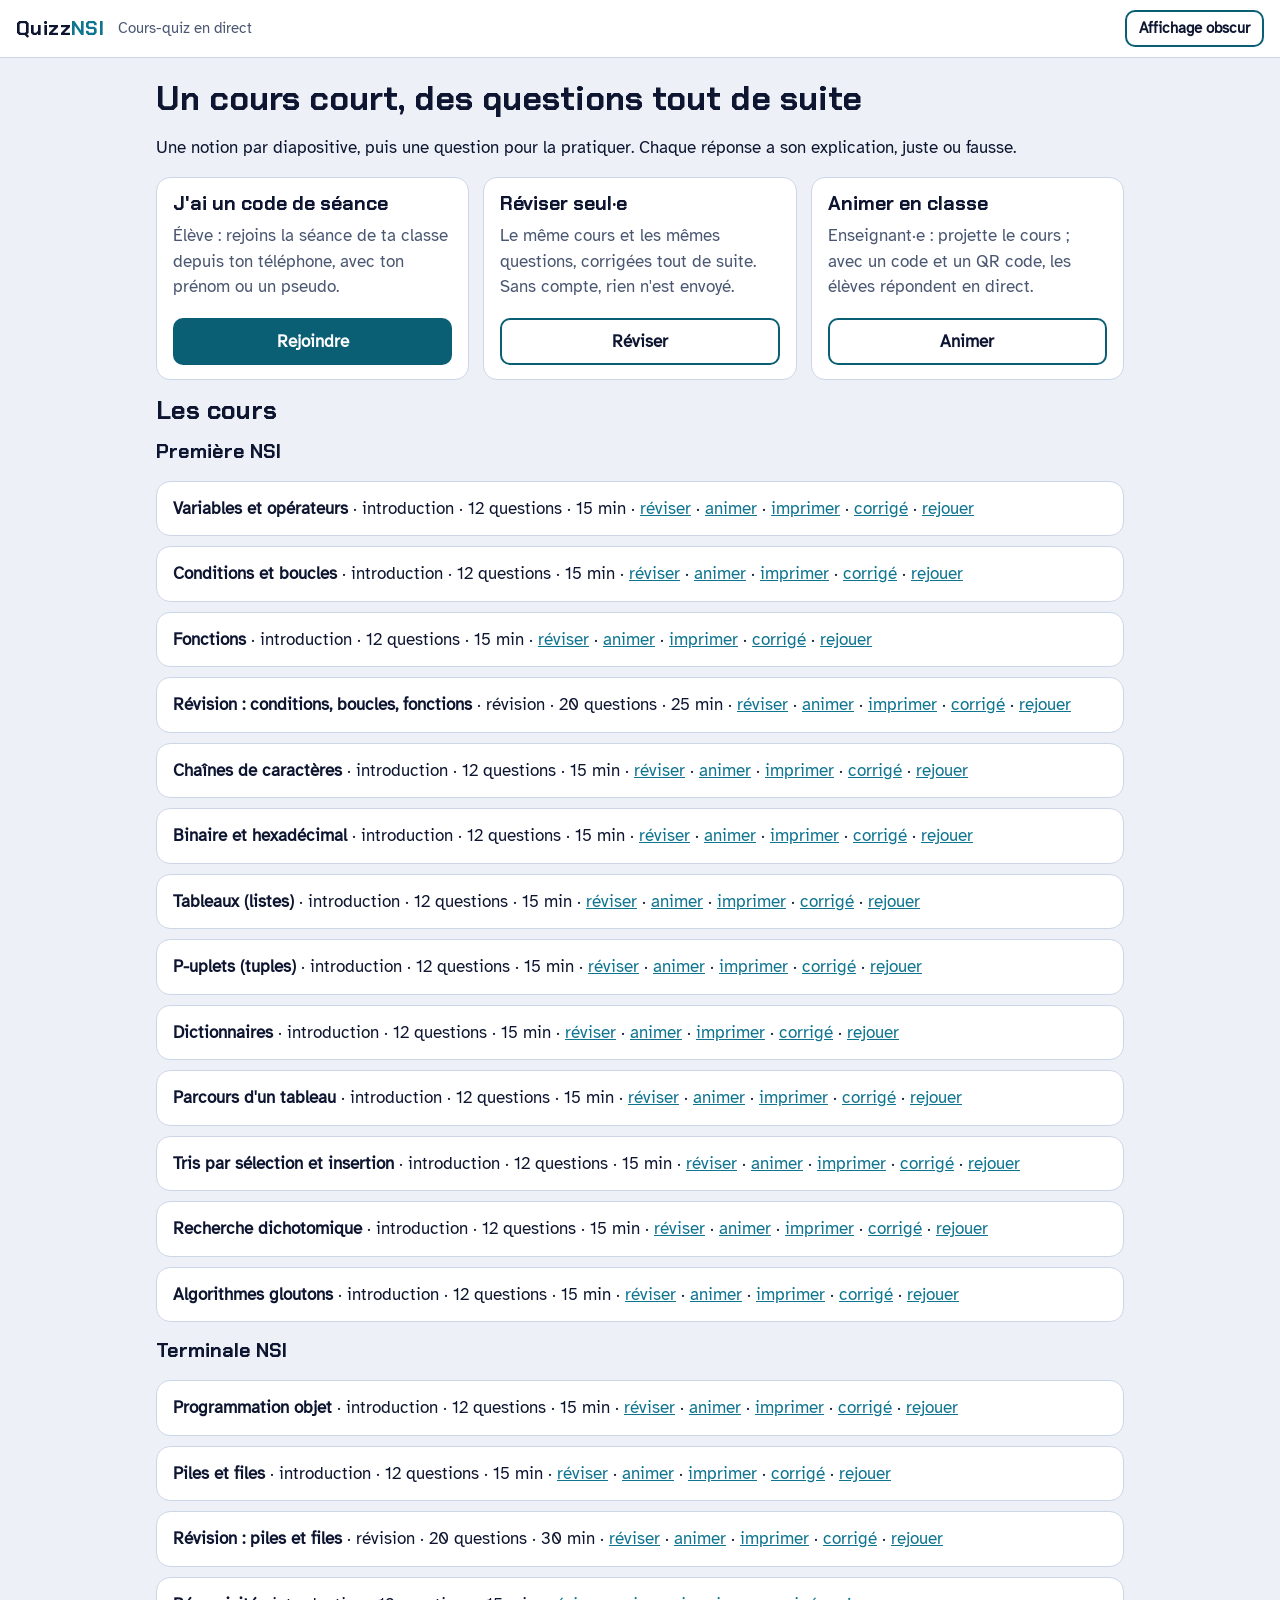
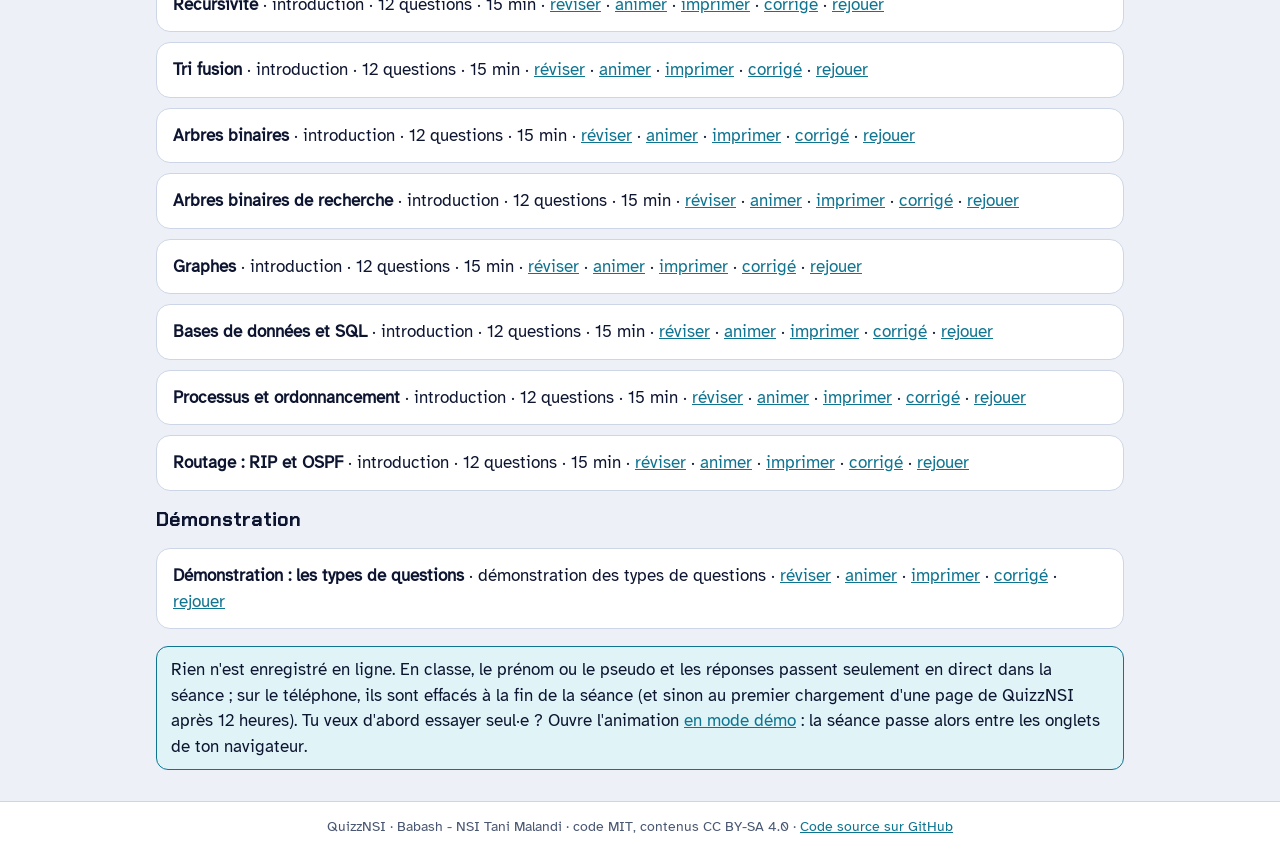
==== commit c661e619: "[T114][atelier] Intégration des 21 cours-quiz : console des erreurs, consignes harmonisées, catalogu" ====
--- a/index.html
+++ b/index.html
@@ -38,8 +38,42 @@
     </section>
   </div>
   <h2>Les cours</h2>
-  <ul class="cours-liste" id="cours"><li class="cadre"><strong>Piles et files</strong> · Terminale NSI · introduction · 12 questions · 15 min ·
-    <a href="revision.html?cours=piles-files">réviser</a> · <a href="animer.html?cours=piles-files">animer</a> · <a href="imprimer.html?cours=piles-files">imprimer</a> · <a href="imprimer.html?cours=piles-files&amp;corrige">corrigé</a> · <a href="revision.html?cours=piles-files&amp;rejouer">rejouer</a></li></ul>
+  <div id="cours">
+  <h3>Première NSI</h3>
+  <ul class="cours-liste">
+    <li class="cadre"><strong>Variables et opérateurs</strong> · introduction · 12 questions · 15&nbsp;min · <a href="revision.html?cours=variables">réviser</a> · <a href="animer.html?cours=variables">animer</a> · <a href="imprimer.html?cours=variables">imprimer</a> · <a href="imprimer.html?cours=variables&amp;corrige">corrigé</a> · <a href="revision.html?cours=variables&amp;rejouer">rejouer</a></li>
+    <li class="cadre"><strong>Conditions et boucles</strong> · introduction · 12 questions · 15&nbsp;min · <a href="revision.html?cours=conditions-boucles">réviser</a> · <a href="animer.html?cours=conditions-boucles">animer</a> · <a href="imprimer.html?cours=conditions-boucles">imprimer</a> · <a href="imprimer.html?cours=conditions-boucles&amp;corrige">corrigé</a> · <a href="revision.html?cours=conditions-boucles&amp;rejouer">rejouer</a></li>
+    <li class="cadre"><strong>Fonctions</strong> · introduction · 12 questions · 15&nbsp;min · <a href="revision.html?cours=fonctions">réviser</a> · <a href="animer.html?cours=fonctions">animer</a> · <a href="imprimer.html?cours=fonctions">imprimer</a> · <a href="imprimer.html?cours=fonctions&amp;corrige">corrigé</a> · <a href="revision.html?cours=fonctions&amp;rejouer">rejouer</a></li>
+    <li class="cadre"><strong>Révision : conditions, boucles, fonctions</strong> · révision · 20 questions · 25&nbsp;min · <a href="revision.html?cours=revision-conditions-boucles">réviser</a> · <a href="animer.html?cours=revision-conditions-boucles">animer</a> · <a href="imprimer.html?cours=revision-conditions-boucles">imprimer</a> · <a href="imprimer.html?cours=revision-conditions-boucles&amp;corrige">corrigé</a> · <a href="revision.html?cours=revision-conditions-boucles&amp;rejouer">rejouer</a></li>
+    <li class="cadre"><strong>Chaînes de caractères</strong> · introduction · 12 questions · 15&nbsp;min · <a href="revision.html?cours=chaines">réviser</a> · <a href="animer.html?cours=chaines">animer</a> · <a href="imprimer.html?cours=chaines">imprimer</a> · <a href="imprimer.html?cours=chaines&amp;corrige">corrigé</a> · <a href="revision.html?cours=chaines&amp;rejouer">rejouer</a></li>
+    <li class="cadre"><strong>Binaire et hexadécimal</strong> · introduction · 12 questions · 15&nbsp;min · <a href="revision.html?cours=binaire">réviser</a> · <a href="animer.html?cours=binaire">animer</a> · <a href="imprimer.html?cours=binaire">imprimer</a> · <a href="imprimer.html?cours=binaire&amp;corrige">corrigé</a> · <a href="revision.html?cours=binaire&amp;rejouer">rejouer</a></li>
+    <li class="cadre"><strong>Tableaux (listes)</strong> · introduction · 12 questions · 15&nbsp;min · <a href="revision.html?cours=listes">réviser</a> · <a href="animer.html?cours=listes">animer</a> · <a href="imprimer.html?cours=listes">imprimer</a> · <a href="imprimer.html?cours=listes&amp;corrige">corrigé</a> · <a href="revision.html?cours=listes&amp;rejouer">rejouer</a></li>
+    <li class="cadre"><strong>P-uplets (tuples)</strong> · introduction · 12 questions · 15&nbsp;min · <a href="revision.html?cours=tuples">réviser</a> · <a href="animer.html?cours=tuples">animer</a> · <a href="imprimer.html?cours=tuples">imprimer</a> · <a href="imprimer.html?cours=tuples&amp;corrige">corrigé</a> · <a href="revision.html?cours=tuples&amp;rejouer">rejouer</a></li>
+    <li class="cadre"><strong>Dictionnaires</strong> · introduction · 12 questions · 15&nbsp;min · <a href="revision.html?cours=dictionnaires">réviser</a> · <a href="animer.html?cours=dictionnaires">animer</a> · <a href="imprimer.html?cours=dictionnaires">imprimer</a> · <a href="imprimer.html?cours=dictionnaires&amp;corrige">corrigé</a> · <a href="revision.html?cours=dictionnaires&amp;rejouer">rejouer</a></li>
+    <li class="cadre"><strong>Parcours d'un tableau</strong> · introduction · 12 questions · 15&nbsp;min · <a href="revision.html?cours=parcours-tableau">réviser</a> · <a href="animer.html?cours=parcours-tableau">animer</a> · <a href="imprimer.html?cours=parcours-tableau">imprimer</a> · <a href="imprimer.html?cours=parcours-tableau&amp;corrige">corrigé</a> · <a href="revision.html?cours=parcours-tableau&amp;rejouer">rejouer</a></li>
+    <li class="cadre"><strong>Tris par sélection et insertion</strong> · introduction · 12 questions · 15&nbsp;min · <a href="revision.html?cours=tris">réviser</a> · <a href="animer.html?cours=tris">animer</a> · <a href="imprimer.html?cours=tris">imprimer</a> · <a href="imprimer.html?cours=tris&amp;corrige">corrigé</a> · <a href="revision.html?cours=tris&amp;rejouer">rejouer</a></li>
+    <li class="cadre"><strong>Recherche dichotomique</strong> · introduction · 12 questions · 15&nbsp;min · <a href="revision.html?cours=dichotomie">réviser</a> · <a href="animer.html?cours=dichotomie">animer</a> · <a href="imprimer.html?cours=dichotomie">imprimer</a> · <a href="imprimer.html?cours=dichotomie&amp;corrige">corrigé</a> · <a href="revision.html?cours=dichotomie&amp;rejouer">rejouer</a></li>
+    <li class="cadre"><strong>Algorithmes gloutons</strong> · introduction · 12 questions · 15&nbsp;min · <a href="revision.html?cours=gloutons">réviser</a> · <a href="animer.html?cours=gloutons">animer</a> · <a href="imprimer.html?cours=gloutons">imprimer</a> · <a href="imprimer.html?cours=gloutons&amp;corrige">corrigé</a> · <a href="revision.html?cours=gloutons&amp;rejouer">rejouer</a></li>
+  </ul>
+  <h3>Terminale NSI</h3>
+  <ul class="cours-liste">
+    <li class="cadre"><strong>Programmation objet</strong> · introduction · 12 questions · 15&nbsp;min · <a href="revision.html?cours=poo">réviser</a> · <a href="animer.html?cours=poo">animer</a> · <a href="imprimer.html?cours=poo">imprimer</a> · <a href="imprimer.html?cours=poo&amp;corrige">corrigé</a> · <a href="revision.html?cours=poo&amp;rejouer">rejouer</a></li>
+    <li class="cadre"><strong>Piles et files</strong> · introduction · 12 questions · 15&nbsp;min · <a href="revision.html?cours=piles-files">réviser</a> · <a href="animer.html?cours=piles-files">animer</a> · <a href="imprimer.html?cours=piles-files">imprimer</a> · <a href="imprimer.html?cours=piles-files&amp;corrige">corrigé</a> · <a href="revision.html?cours=piles-files&amp;rejouer">rejouer</a></li>
+    <li class="cadre"><strong>Révision : piles et files</strong> · révision · 20 questions · 30&nbsp;min · <a href="revision.html?cours=revision-piles-files">réviser</a> · <a href="animer.html?cours=revision-piles-files">animer</a> · <a href="imprimer.html?cours=revision-piles-files">imprimer</a> · <a href="imprimer.html?cours=revision-piles-files&amp;corrige">corrigé</a> · <a href="revision.html?cours=revision-piles-files&amp;rejouer">rejouer</a></li>
+    <li class="cadre"><strong>Récursivité</strong> · introduction · 12 questions · 15&nbsp;min · <a href="revision.html?cours=recursivite">réviser</a> · <a href="animer.html?cours=recursivite">animer</a> · <a href="imprimer.html?cours=recursivite">imprimer</a> · <a href="imprimer.html?cours=recursivite&amp;corrige">corrigé</a> · <a href="revision.html?cours=recursivite&amp;rejouer">rejouer</a></li>
+    <li class="cadre"><strong>Tri fusion</strong> · introduction · 12 questions · 15&nbsp;min · <a href="revision.html?cours=tri-fusion">réviser</a> · <a href="animer.html?cours=tri-fusion">animer</a> · <a href="imprimer.html?cours=tri-fusion">imprimer</a> · <a href="imprimer.html?cours=tri-fusion&amp;corrige">corrigé</a> · <a href="revision.html?cours=tri-fusion&amp;rejouer">rejouer</a></li>
+    <li class="cadre"><strong>Arbres binaires</strong> · introduction · 12 questions · 15&nbsp;min · <a href="revision.html?cours=arbres-binaires">réviser</a> · <a href="animer.html?cours=arbres-binaires">animer</a> · <a href="imprimer.html?cours=arbres-binaires">imprimer</a> · <a href="imprimer.html?cours=arbres-binaires&amp;corrige">corrigé</a> · <a href="revision.html?cours=arbres-binaires&amp;rejouer">rejouer</a></li>
+    <li class="cadre"><strong>Arbres binaires de recherche</strong> · introduction · 12 questions · 15&nbsp;min · <a href="revision.html?cours=abr">réviser</a> · <a href="animer.html?cours=abr">animer</a> · <a href="imprimer.html?cours=abr">imprimer</a> · <a href="imprimer.html?cours=abr&amp;corrige">corrigé</a> · <a href="revision.html?cours=abr&amp;rejouer">rejouer</a></li>
+    <li class="cadre"><strong>Graphes</strong> · introduction · 12 questions · 15&nbsp;min · <a href="revision.html?cours=graphes">réviser</a> · <a href="animer.html?cours=graphes">animer</a> · <a href="imprimer.html?cours=graphes">imprimer</a> · <a href="imprimer.html?cours=graphes&amp;corrige">corrigé</a> · <a href="revision.html?cours=graphes&amp;rejouer">rejouer</a></li>
+    <li class="cadre"><strong>Bases de données et SQL</strong> · introduction · 12 questions · 15&nbsp;min · <a href="revision.html?cours=sql">réviser</a> · <a href="animer.html?cours=sql">animer</a> · <a href="imprimer.html?cours=sql">imprimer</a> · <a href="imprimer.html?cours=sql&amp;corrige">corrigé</a> · <a href="revision.html?cours=sql&amp;rejouer">rejouer</a></li>
+    <li class="cadre"><strong>Processus et ordonnancement</strong> · introduction · 12 questions · 15&nbsp;min · <a href="revision.html?cours=processus">réviser</a> · <a href="animer.html?cours=processus">animer</a> · <a href="imprimer.html?cours=processus">imprimer</a> · <a href="imprimer.html?cours=processus&amp;corrige">corrigé</a> · <a href="revision.html?cours=processus&amp;rejouer">rejouer</a></li>
+    <li class="cadre"><strong>Routage : RIP et OSPF</strong> · introduction · 12 questions · 15&nbsp;min · <a href="revision.html?cours=routage">réviser</a> · <a href="animer.html?cours=routage">animer</a> · <a href="imprimer.html?cours=routage">imprimer</a> · <a href="imprimer.html?cours=routage&amp;corrige">corrigé</a> · <a href="revision.html?cours=routage&amp;rejouer">rejouer</a></li>
+  </ul>
+  <h3>Démonstration</h3>
+  <ul class="cours-liste">
+    <li class="cadre"><strong>Démonstration : les types de questions</strong> · démonstration des types de questions · <a href="revision.html?cours=demo-types-de-questions">réviser</a> · <a href="animer.html?cours=demo-types-de-questions">animer</a> · <a href="imprimer.html?cours=demo-types-de-questions">imprimer</a> · <a href="imprimer.html?cours=demo-types-de-questions&amp;corrige">corrigé</a> · <a href="revision.html?cours=demo-types-de-questions&amp;rejouer">rejouer</a></li>
+  </ul>
+  </div>
   <p class="info">Rien n'est enregistré en ligne. En classe, le prénom ou le pseudo et les réponses passent seulement en direct dans la séance ; sur le téléphone, ils sont effacés à la fin de la séance (et sinon au premier chargement d'une page de QuizzNSI après 12 heures). Tu veux d'abord essayer seul·e ? Ouvre l'animation <a href="animer.html?cours=piles-files&amp;demo">en mode démo</a> : la séance passe alors entre les onglets de ton navigateur.</p>
 </main>
 <footer class="pied">QuizzNSI · Babash - NSI Tani Malandi · code MIT, contenus CC BY-SA 4.0 · <a href="https://github.com/babash/QuizzNSI" rel="noopener">Code source sur GitHub</a></footer>
@@ -50,15 +84,24 @@
   try {
     const r = await fetch('cours/catalogue.json', { cache: 'no-cache' }); if (!r.ok) return;
     const c = await r.json(); if (!c || !Array.isArray(c.cours) || !c.cours.length) return;
-    document.getElementById('cours').innerHTML = c.cours.filter(x => /^[a-z0-9-]{1,60}$/.test(x.id)).map(x => {
+    // rangés par niveau, dans l'ordre du catalogue (la progression de l'année) ; la démonstration à la fin
+    const ligne = x => {
       const id = encodeURIComponent(x.id);
-      // un cours de démonstration (les types de questions) : marqué comme tel, ce n'est pas un cours de classe
       const gabarit = x.gabarit === 'introduction' ? 'introduction · ' : x.gabarit === 'revision' ? 'révision · ' : '';
-      const duree = (x.duree_minutes | 0) > 0 ? ' · ' + (x.duree_minutes | 0) + ' min' : '';
+      const duree = (x.duree_minutes | 0) > 0 ? ' · ' + (x.duree_minutes | 0) + String.fromCharCode(0xA0) + 'min' : '';
       const quoi = x.demonstration === true ? 'démonstration des types de questions' : gabarit + (x.questions | 0) + ' questions' + duree;
-      return '<li class="cadre"><strong>' + Q.echapper(x.titre) + '</strong> · ' + Q.echapper(x.niveau) + ' · ' + quoi + ' · '
+      return '<li class="cadre"><strong>' + Q.echapper(x.titre) + '</strong> · ' + quoi + ' · '
         + '<a href="revision.html?cours=' + id + '">réviser</a> · <a href="animer.html?cours=' + id + '">animer</a> · <a href="imprimer.html?cours=' + id + '">imprimer</a> · <a href="imprimer.html?cours=' + id + '&amp;corrige">corrigé</a> · <a href="revision.html?cours=' + id + '&amp;rejouer">rejouer</a></li>';
-    }).join('');
+    };
+    const groupes = [];
+    c.cours.filter(x => /^[a-z0-9-]{1,60}$/.test(x.id)).forEach(x => {
+      const nom = x.demonstration === true ? 'Démonstration' : String(x.niveau || '');
+      let g = groupes.find(y => y.nom === nom);
+      if (!g) { g = { nom, cours: [] }; groupes.push(g); }
+      g.cours.push(x);
+    });
+    groupes.sort((a, b) => (a.nom === 'Démonstration') - (b.nom === 'Démonstration'));
+    document.getElementById('cours').innerHTML = groupes.map(g => '<h3>' + Q.echapper(g.nom) + '</h3><ul class="cours-liste">' + g.cours.map(ligne).join('') + '</ul>').join('');
   } catch (e) { /* la liste écrite dans la page reste */ }
 })();
 </script>
--- a/css/quizz.css
+++ b/css/quizz.css
@@ -6,7 +6,7 @@
   --accent: #0E7490; --accent-fond: #E0F4F8; --focus: #0A64E8; --bouton: #0B5F75; --bouton-ink: #FFFFFF;
   --ok: #166534; --ok-fond: #E8F6EC; --ko: #B91C1C; --ko-fond: #FDECEC; --neutre-fond: #EEF1F7;
   --f0: #DC2626; --f1: #2563EB; --f2: #B45309; --f3: #15803D;
-  --code-bg: #F5F7FB; --c-mot: #6D28D9; --c-ch: #036148; --c-nb: #8A3B05; --c-com: #4B5563; --c-fn: #0B5A70; --c-nat: #86143F; --c-def: #1E40AF; --c-self: #7C2D12; --guide: #C5CEDD;
+  --code-bg: #F5F7FB; --c-mot: #5B21B6; --c-ch: #035C44; --c-nb: #8A3B05; --c-com: #4B5563; --c-fn: #0B5A70; --c-nat: #86143F; --c-def: #1E40AF; --c-self: #7C2D12; --c-err: #9F1239; --guide: #C5CEDD;
   --display: "Chakra Petch", "Bahnschrift", "Arial Narrow", system-ui, sans-serif;
   --text: "Atkinson Hyperlegible", system-ui, -apple-system, "Segoe UI", Roboto, sans-serif;
   --mono: "JetBrains Mono", ui-monospace, Menlo, Consolas, monospace;
@@ -18,7 +18,7 @@
     --accent: #5EEAFF; --accent-fond: #0B2633; --focus: #5EEAFF; --bouton: #5EEAFF; --bouton-ink: #04121A;
     --ok: #4ADE80; --ok-fond: #0C2716; --ko: #FCA5A5; --ko-fond: #2A0F14; --neutre-fond: #141D33;
     --f0: #F87171; --f1: #60A5FA; --f2: #FBBF24; --f3: #4ADE80;
-    --code-bg: #0F182C; --c-mot: #C4B5FD; --c-ch: #6EE7B7; --c-nb: #FCD34D; --c-com: #94A3B8; --c-fn: #67E8F9; --c-nat: #F9A8D4; --c-def: #93C5FD; --c-self: #FDBA74; --guide: #2A3A5C;
+    --code-bg: #0F182C; --c-mot: #C4B5FD; --c-ch: #6EE7B7; --c-nb: #FCD34D; --c-com: #A3B1C6; --c-fn: #67E8F9; --c-nat: #F9A8D4; --c-def: #93C5FD; --c-self: #FDBA74; --c-err: #FCA5A5; --guide: #2A3A5C;
     color-scheme: dark;
   }
 }
@@ -27,7 +27,7 @@
   --accent: #5EEAFF; --accent-fond: #0B2633; --focus: #5EEAFF; --bouton: #5EEAFF; --bouton-ink: #04121A;
   --ok: #4ADE80; --ok-fond: #0C2716; --ko: #FCA5A5; --ko-fond: #2A0F14; --neutre-fond: #141D33;
   --f0: #F87171; --f1: #60A5FA; --f2: #FBBF24; --f3: #4ADE80;
-  --code-bg: #0F182C; --c-mot: #C4B5FD; --c-ch: #6EE7B7; --c-nb: #FCD34D; --c-com: #94A3B8; --c-fn: #67E8F9; --c-nat: #F9A8D4; --c-def: #93C5FD; --c-self: #FDBA74; --guide: #2A3A5C;
+  --code-bg: #0F182C; --c-mot: #C4B5FD; --c-ch: #6EE7B7; --c-nb: #FCD34D; --c-com: #A3B1C6; --c-fn: #67E8F9; --c-nat: #F9A8D4; --c-def: #93C5FD; --c-self: #FDBA74; --c-err: #FCA5A5; --guide: #2A3A5C;
   color-scheme: dark;
 }
 
@@ -73,8 +73,15 @@
 pre.code .ligne { display: block; white-space: pre; }
 pre.code .num { display: inline-block; width: 2ch; margin-right: 1.2ch; color: var(--c-com); text-align: right; user-select: none; }
 pre.code .guide { border-left: 1px solid var(--guide); }
-.c-mot { color: var(--c-mot); font-weight: 700; } .c-ch { color: var(--c-ch); } .c-nb { color: var(--c-nb); } .c-com { color: var(--c-com); font-style: italic; }
-.c-fn { color: var(--c-fn); } .c-nat { color: var(--c-nat); } .c-def { color: var(--c-def); font-weight: 700; } .c-self { color: var(--c-self); }
+.c-mot { color: var(--c-mot); font-weight: 700; } .c-ch { color: var(--c-ch); font-style: italic; } .c-nb { color: var(--c-nb); } .c-com { color: var(--c-com); }
+/* lisible aussi en noir et blanc : mots-clés en gras, fonctions soulignées, chaînes en italique, commentaires gris */
+.c-fn { color: var(--c-fn); text-decoration: underline; text-underline-offset: 2px; } .c-nat { color: var(--c-nat); text-decoration: underline; text-underline-offset: 2px; }
+.c-def { color: var(--c-def); font-weight: 700; text-decoration: underline; text-underline-offset: 2px; } .c-self { color: var(--c-self); }
+/* la console : compacte, une ligne de console par ligne de texte, sous le code */
+pre.console { font-family: var(--mono); font-size: .84em; line-height: 1.35; background: var(--code-bg); border: 1px solid var(--line); border-left: 4px solid var(--c-err); border-radius: 6px; padding: 3px 10px; margin: -.4em 0 .8em; overflow-x: auto; }
+pre.console code { background: none; border: 0; padding: 0; font-size: 1em; }
+pre.console .ligne { display: block; white-space: pre-wrap; overflow-wrap: anywhere; }
+.c-err { color: var(--c-err); font-weight: 700; }
 
 /* ── Formes des options (A ▲, B ◆, C ●, D ■) ── */
 .forme { width: 1.15em; height: 1.15em; flex: none; }
